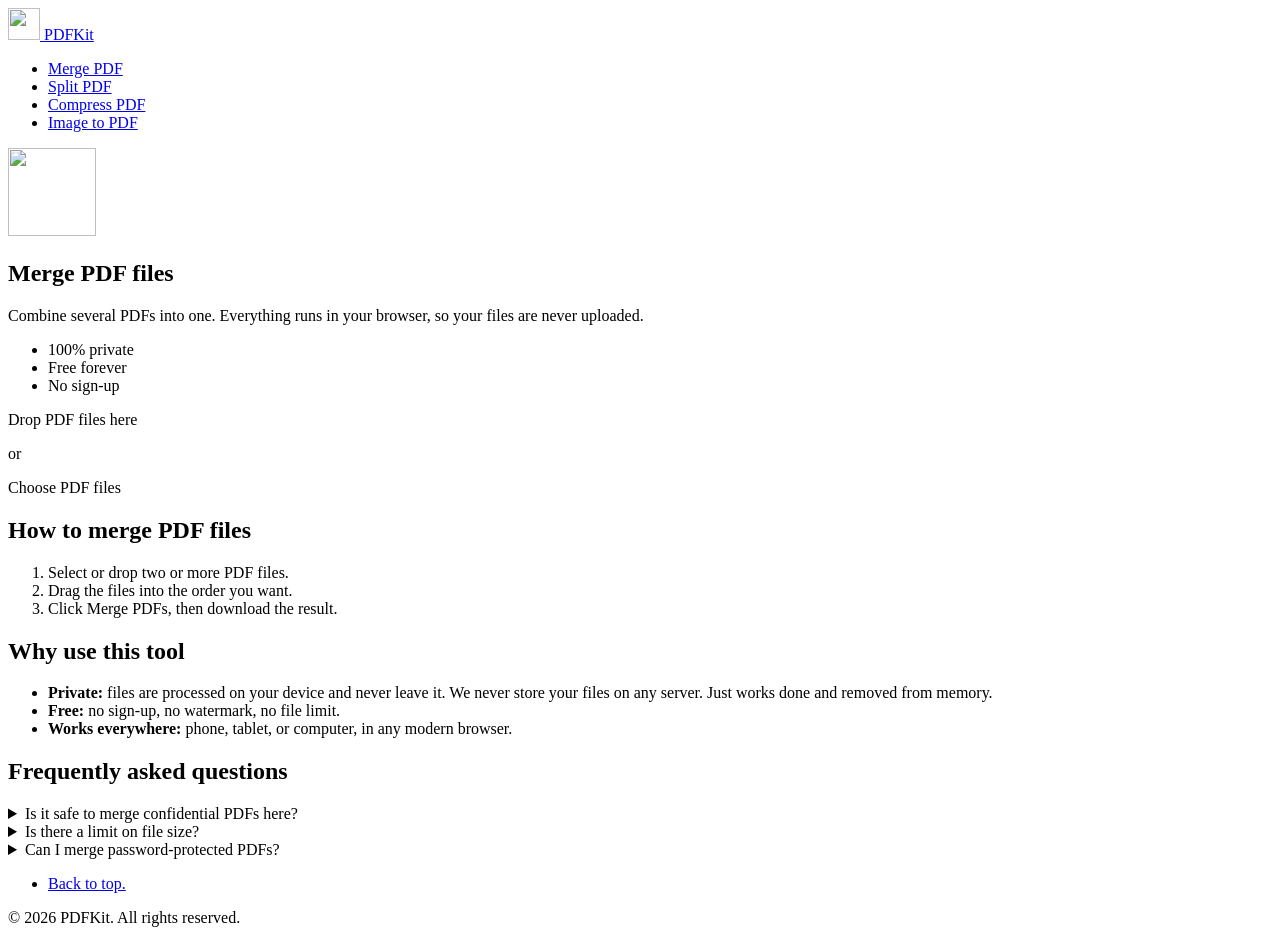
==== index.html @ d0113aa3 "Create index.html" ====
<!DOCTYPE html>
<html lang="en">
<head>
  <meta charset="UTF-8">
  <meta name="viewport" content="width=device-width, initial-scale=1">
  <title>Merge PDF Online - Free, Fast and Private</title>
  <meta name="description" content="Combine multiple PDF files into one document for free. Files stay in your browser and are never uploaded.">
  <link rel="icon" type="image/svg+xml" href="https://cdn.jsdelivr.net/gh/twitter/twemoji@14.0.0/assets/svg/1f4c4.svg">
  <link rel="stylesheet" href="style.css">
</head>
<body>

  <header class="site-header">
    <a href="index.html" class="logo"><img src="https://cdn.jsdelivr.net/gh/twitter/twemoji@14.0.0/assets/svg/1f4c4.svg" alt="" width="32" height="32"> PDFKit</a>
    <nav aria-label="Main">
      <ul>
        <li><a href="index.html" aria-current="page">Merge PDF</a></li>
        <li><a href="split-pdf.html">Split PDF</a></li>
        <li><a href="compress-pdf.html">Compress PDF</a></li>
        <li><a href="image-to-pdf.html">Image to PDF</a></li>
      </ul>
    </nav>
  </header>

  <main>

    <section class="tool" aria-labelledby="page-title">
      <img class="tool-icon" src="https://cdn.jsdelivr.net/gh/twitter/twemoji@14.0.0/assets/svg/1f4da.svg" alt="" width="88" height="88">
      <h1 id="page-title">Merge PDF files</h1>
      <p class="lead">Combine several PDFs into one. Everything runs in your browser, so your files are never uploaded.</p>
      <ul class="badges"><li>100% private</li><li>Free forever</li><li>No sign-up</li></ul>

      <div id="drop-zone" class="drop-zone" tabindex="0">
        <p class="drop-title">Drop PDF files here</p>
        <p class="drop-or">or</p>
        <label for="file-input" class="btn btn-primary">Choose PDF files</label>
        <input type="file" id="file-input" accept="application/pdf" multiple hidden>
      </div>

      <div id="file-section" class="file-section" hidden>
        <div class="file-section-head">
          <h2>Your files</h2>
          <p class="hint">Drag to reorder. The first file comes first in the merged PDF.</p>
        </div>

        <ul id="file-list" class="file-list">
        </ul>

        <div class="actions">
          <button id="add-more" class="btn btn-secondary" type="button">Add more files</button>
          <button id="clear-all" class="btn btn-secondary" type="button">Clear all</button>
          <button id="merge-btn" class="btn btn-primary" type="button" disabled>Merge PDFs</button>
        </div>
      </div>

      <p id="status" class="status" role="status" aria-live="polite"></p>

      <div id="result" class="result" hidden>
        <h2>Your merged PDF is ready</h2>
        <a id="download-link" class="btn btn-primary" download="merged.pdf" href="#">Download merged.pdf</a>
        <button id="start-over" class="btn btn-secondary" type="button">Merge more files</button>
      </div>
    </section>

    <aside class="ad-slot" aria-label="Advertisement">
    </aside>

    <section class="info">
      <h2>How to merge PDF files</h2>
      <ol>
        <li>Select or drop two or more PDF files.</li>
        <li>Drag the files into the order you want.</li>
        <li>Click Merge PDFs, then download the result.</li>
      </ol>

      <h2>Why use this tool</h2>
      <ul>
        <li><strong>Private:</strong> files are processed on your device and never leave it. We never store your files on any server. Just works done and removed from memory.</li>
        <li><strong>Free:</strong> no sign-up, no watermark, no file limit.</li>
        <li><strong>Works everywhere:</strong> phone, tablet, or computer, in any modern browser.</li>
      </ul>

      <h2>Frequently asked questions</h2>
      <details>
        <summary>Is it safe to merge confidential PDFs here?</summary>
        <p>Yes. The merge happens inside your browser, so your documents are not sent to any server.</p>
      </details>
      <details>
        <summary>Is there a limit on file size?</summary>
        <p>There is no fixed limit, but very large files depend on your device's memory.</p>
      </details>
      <details>
        <summary>Can I merge password-protected PDFs?</summary>
        <p>No. Remove the password first, then merge the files.</p>
      </details>
    </section>

  </main>

  <footer class="site-footer">
    <nav aria-label="Footer">
      <ul>
        <li><a href="#">Back to top.</a></li>
      </ul>
    </nav>
    <p>&copy; 2026 PDFKit. All rights reserved.</p>
  </footer>

  <script src="https://cdnjs.cloudflare.com/ajax/libs/pdf-lib/1.17.1/pdf-lib.min.js"></script>
  <script src="script.js"></script>

</body>
</html>
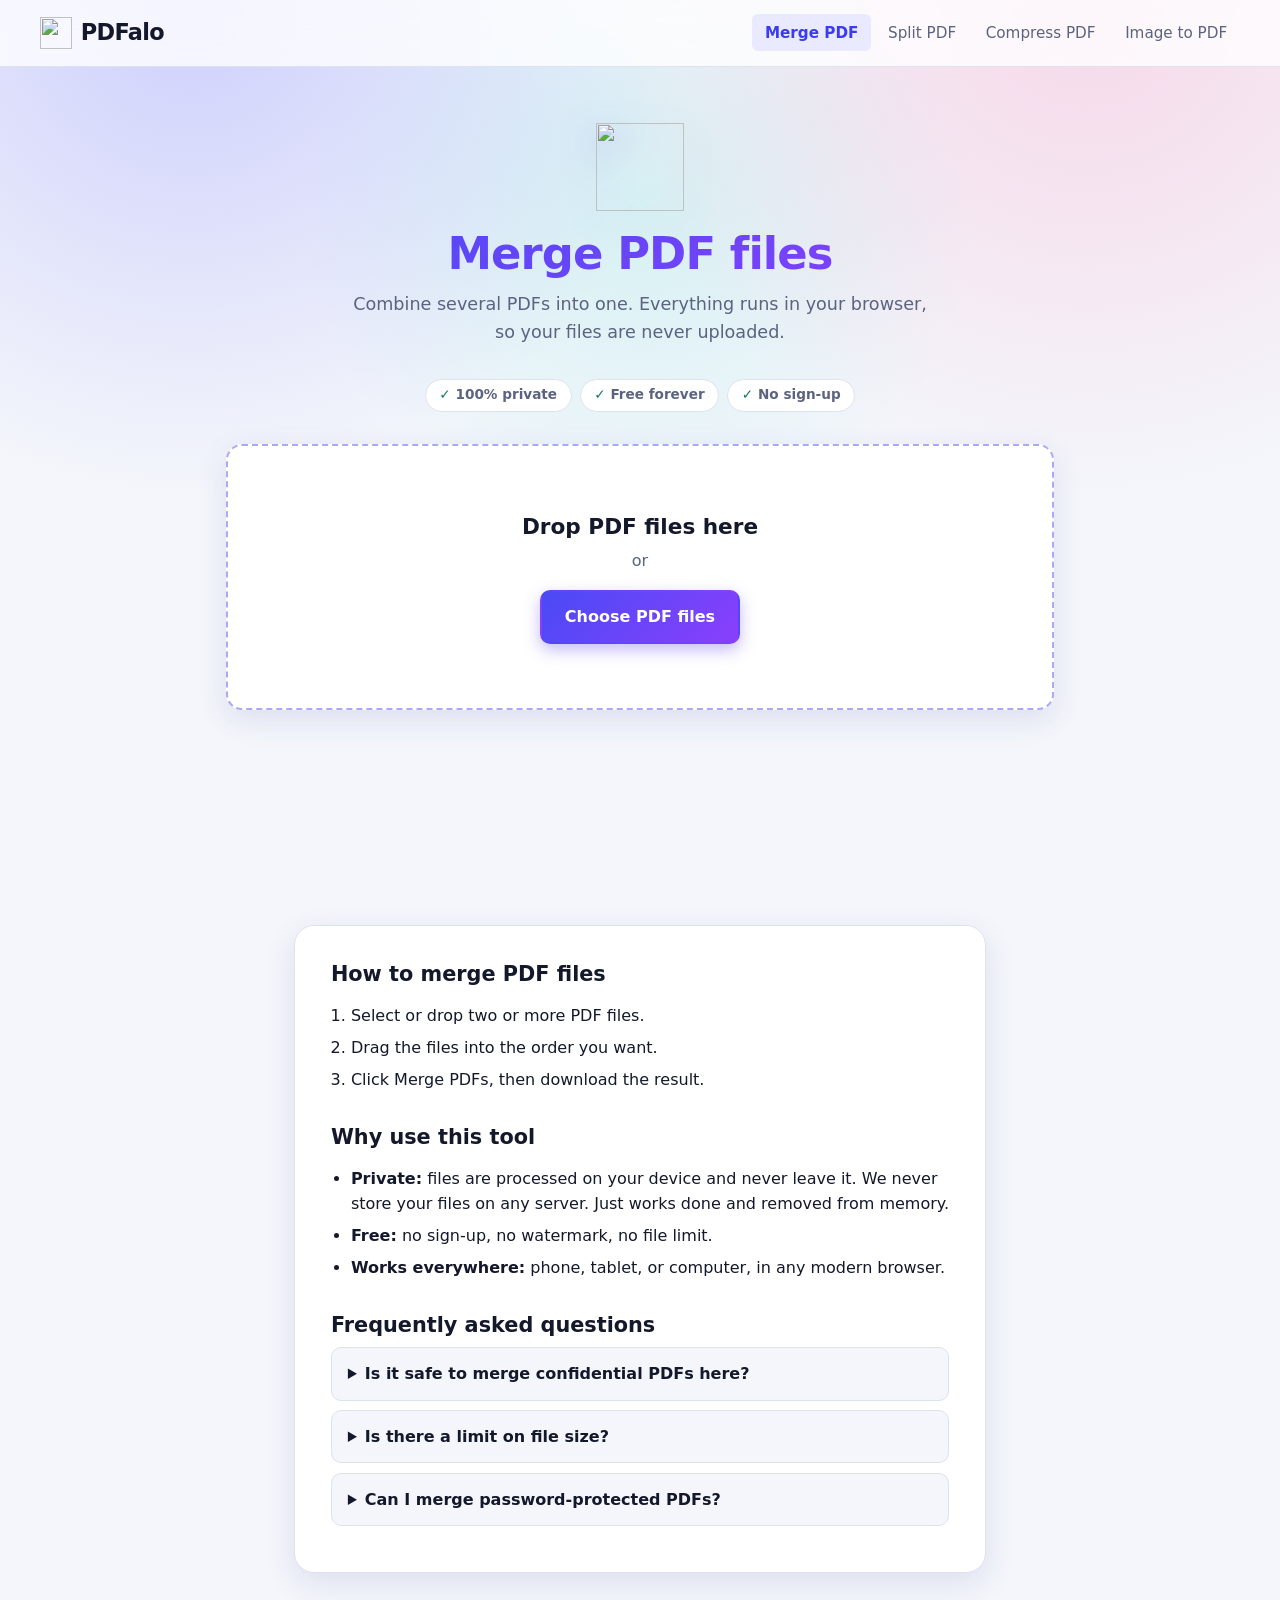
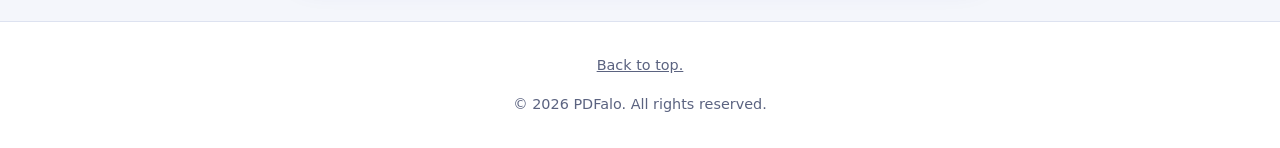
==== commit 0755f134: "Rename PDFKit to PDFalo in index.html" ====
--- a/index.html
+++ b/index.html
@@ -11,7 +11,7 @@
 <body>
 
   <header class="site-header">
-    <a href="index.html" class="logo"><img src="https://cdn.jsdelivr.net/gh/twitter/twemoji@14.0.0/assets/svg/1f4c4.svg" alt="" width="32" height="32"> PDFKit</a>
+    <a href="index.html" class="logo"><img src="https://cdn.jsdelivr.net/gh/twitter/twemoji@14.0.0/assets/svg/1f4c4.svg" alt="" width="32" height="32"> PDFalo</a>
     <nav aria-label="Main">
       <ul>
         <li><a href="index.html" aria-current="page">Merge PDF</a></li>
@@ -103,7 +103,7 @@
         <li><a href="#">Back to top.</a></li>
       </ul>
     </nav>
-    <p>&copy; 2026 PDFKit. All rights reserved.</p>
+    <p>&copy; 2026 PDFalo. All rights reserved.</p>
   </footer>
 
   <script src="https://cdnjs.cloudflare.com/ajax/libs/pdf-lib/1.17.1/pdf-lib.min.js"></script>
--- a/style.css
+++ b/style.css
@@ -0,0 +1,483 @@
+:root {
+  --bg: #f4f6fb;
+  --surface: #ffffff;
+  --text: #14182b;
+  --muted: #5b6380;
+  --line: #dde2f0;
+  --accent: #3b3bf0;
+  --accent-hover: #2929c9;
+  --accent-soft: #e9e9ff;
+  --danger: #c62839;
+  --success: #12795a;
+  --radius: 10px;
+  --font: "Segoe UI", system-ui, -apple-system, "Helvetica Neue", Arial, sans-serif;
+}
+
+@media (prefers-color-scheme: dark) {
+  :root {
+    --bg: #0f1220;
+    --surface: #181c30;
+    --text: #eef0fa;
+    --muted: #9aa2c4;
+    --line: #2a3050;
+    --accent: #7c7cff;
+    --accent-hover: #9a9aff;
+    --accent-soft: #23274a;
+    --danger: #ff7a87;
+    --success: #4fd1a5;
+  }
+}
+
+*, *::before, *::after { box-sizing: border-box; }
+
+[hidden] { display: none !important; }
+
+html { scroll-behavior: smooth; }
+
+body {
+  margin: 0;
+  font-family: var(--font);
+  font-size: 1rem;
+  line-height: 1.6;
+  color: var(--text);
+  background: var(--bg);
+}
+
+h1, h2 { line-height: 1.2; margin: 0 0 0.6rem; }
+h1 { font-size: clamp(1.9rem, 4vw, 2.8rem); font-weight: 700; letter-spacing: -0.02em; }
+h2 { font-size: 1.3rem; font-weight: 650; }
+
+p { margin: 0 0 1rem; }
+
+a { color: var(--accent); }
+a:hover { color: var(--accent-hover); }
+
+ul, ol { padding-left: 1.25rem; }
+
+:focus-visible {
+  outline: 3px solid var(--accent);
+  outline-offset: 2px;
+}
+
+.site-header {
+  display: flex;
+  align-items: center;
+  justify-content: space-between;
+  flex-wrap: wrap;
+  gap: 0.75rem 2rem;
+  padding: 0.9rem clamp(1rem, 4vw, 2.5rem);
+  background: var(--surface);
+  border-bottom: 1px solid var(--line);
+}
+
+.logo {
+  font-size: 1.4rem;
+  font-weight: 800;
+  letter-spacing: -0.03em;
+  text-decoration: none;
+  color: var(--text);
+}
+.logo:hover { color: var(--accent); }
+
+.site-header ul {
+  display: flex;
+  flex-wrap: wrap;
+  gap: 0.25rem;
+  margin: 0;
+  padding: 0;
+  list-style: none;
+}
+
+.site-header nav a {
+  display: block;
+  padding: 0.4rem 0.8rem;
+  border-radius: 6px;
+  color: var(--muted);
+  font-size: 0.95rem;
+  text-decoration: none;
+}
+.site-header nav a:hover { background: var(--accent-soft); color: var(--text); }
+.site-header nav a[aria-current="page"] {
+  background: var(--accent-soft);
+  color: var(--accent);
+  font-weight: 600;
+}
+
+main {
+  max-width: 860px;
+  margin: 0 auto;
+  padding: clamp(1.5rem, 5vw, 3.5rem) 1rem 3rem;
+}
+
+.tool { text-align: center; }
+
+.lead {
+  max-width: 52ch;
+  margin: 0 auto 2rem;
+  color: var(--muted);
+  font-size: 1.1rem;
+}
+
+.btn {
+  display: inline-block;
+  padding: 0.75rem 1.4rem;
+  border: 2px solid transparent;
+  border-radius: var(--radius);
+  font: inherit;
+  font-weight: 600;
+  text-decoration: none;
+  cursor: pointer;
+  transition: background-color 0.15s, border-color 0.15s, transform 0.1s;
+}
+.btn:active { transform: translateY(1px); }
+
+.btn-primary { background: var(--accent); color: #fff; }
+.btn-primary:hover { background: var(--accent-hover); color: #fff; }
+
+.btn-secondary {
+  background: transparent;
+  color: var(--text);
+  border-color: var(--line);
+}
+.btn-secondary:hover { border-color: var(--accent); color: var(--accent); }
+
+.btn:disabled,
+.btn[disabled] {
+  opacity: 0.45;
+  cursor: not-allowed;
+  pointer-events: none;
+}
+
+.drop-zone {
+  padding: clamp(2rem, 7vw, 4rem) 1.5rem;
+  background: var(--surface);
+  border: 2px dashed var(--line);
+  border-radius: 16px;
+  transition: border-color 0.15s, background-color 0.15s;
+}
+
+.drop-zone:hover,
+.drop-zone:focus-visible,
+.drop-zone.dragover {
+  border-color: var(--accent);
+  background: var(--accent-soft);
+}
+
+.drop-title {
+  margin-bottom: 0.25rem;
+  font-size: 1.35rem;
+  font-weight: 650;
+}
+
+.drop-or {
+  margin-bottom: 1rem;
+  color: var(--muted);
+}
+.file-section {
+  margin-top: 2rem;
+  text-align: left;
+}
+
+.file-section-head { margin-bottom: 1rem; }
+.hint { margin: 0; color: var(--muted); font-size: 0.92rem; }
+
+.file-list {
+  margin: 0 0 1.5rem;
+  padding: 0;
+  list-style: none;
+  display: grid;
+  gap: 0.6rem;
+}
+
+.file-item {
+  display: grid;
+  grid-template-columns: 1fr auto auto;
+  align-items: center;
+  gap: 0.75rem 1rem;
+  padding: 0.8rem 1rem;
+  background: var(--surface);
+  border: 1px solid var(--line);
+  border-left: 4px solid var(--accent);
+  border-radius: var(--radius);
+  cursor: grab;
+  transition: border-color 0.15s, opacity 0.15s;
+}
+.file-item:hover { border-color: var(--accent); }
+.file-item:active { cursor: grabbing; }
+
+.file-item.dragging { opacity: 0.4; }
+.file-item.drag-over { border-top: 3px solid var(--accent); }
+
+.file-name {
+  min-width: 0;
+  font-weight: 600;
+  overflow: hidden;
+  text-overflow: ellipsis;
+  white-space: nowrap;
+}
+
+.file-meta {
+  color: var(--muted);
+  font-size: 0.88rem;
+  white-space: nowrap;
+}
+
+.btn-remove {
+  padding: 0.35rem 0.7rem;
+  background: transparent;
+  border: 1px solid var(--line);
+  border-radius: 6px;
+  color: var(--danger);
+  font: inherit;
+  font-size: 0.88rem;
+  cursor: pointer;
+}
+.btn-remove:hover { border-color: var(--danger); }
+
+.actions {
+  display: flex;
+  flex-wrap: wrap;
+  gap: 0.75rem;
+}
+.actions #merge-btn { margin-left: auto; }
+
+.status {
+  min-height: 1.6rem;
+  margin: 1.25rem 0 0;
+  color: var(--muted);
+  font-weight: 500;
+}
+.status.error { color: var(--danger); }
+.status.success { color: var(--success); }
+
+.result {
+  margin-top: 1.5rem;
+  padding: 2rem 1.5rem;
+  background: var(--surface);
+  border: 1px solid var(--line);
+  border-radius: 16px;
+}
+.result .btn { margin: 0.35rem; }
+
+.ad-slot {
+  min-height: 90px;
+  margin: 2.5rem 0;
+}
+
+.info {
+  max-width: 68ch;
+  margin: 0 auto;
+}
+.info h2 { margin-top: 2rem; }
+.info li { margin-bottom: 0.4rem; }
+
+details {
+  background: var(--surface);
+  border: 1px solid var(--line);
+  border-radius: var(--radius);
+  padding: 0.8rem 1rem;
+  margin-bottom: 0.6rem;
+}
+summary { cursor: pointer; font-weight: 600; }
+details[open] summary { margin-bottom: 0.5rem; color: var(--accent); }
+details p { margin: 0; color: var(--muted); }
+
+.site-footer {
+  padding: 2rem 1rem;
+  text-align: center;
+  background: var(--surface);
+  border-top: 1px solid var(--line);
+  color: var(--muted);
+  font-size: 0.9rem;
+}
+.site-footer ul {
+  display: flex;
+  flex-wrap: wrap;
+  justify-content: center;
+  gap: 0.5rem 1.5rem;
+  margin: 0 0 1rem;
+  padding: 0;
+  list-style: none;
+}
+.site-footer a { color: var(--muted); }
+.site-footer a:hover { color: var(--accent); }
+.site-footer p { margin: 0; }
+
+@media (max-width: 560px) {
+  .file-item {
+    grid-template-columns: 1fr auto;
+  }
+  .file-meta { grid-column: 1; grid-row: 2; }
+  .btn-remove { grid-column: 2; grid-row: 1 / span 2; }
+
+  .actions .btn { flex: 1 1 100%; text-align: center; }
+  .actions #merge-btn { margin-left: 0; order: -1; }
+}
+
+@media (prefers-reduced-motion: reduce) {
+  * { transition: none !important; scroll-behavior: auto !important; }
+}
+
+.options {
+  margin: 0 0 1.5rem;
+  padding: 1rem 1.25rem;
+  background: var(--surface);
+  border: 1px solid var(--line);
+  border-radius: var(--radius);
+}
+.options legend { padding: 0 0.4rem; font-weight: 650; }
+
+.option { display: block; padding: 0.4rem 0; cursor: pointer; }
+.option input { margin-right: 0.5rem; accent-color: var(--accent); }
+
+.field { margin: 0.4rem 0 0.8rem 1.6rem; }
+.field label { display: block; margin-bottom: 0.3rem; font-size: 0.92rem; color: var(--muted); }
+.field-row { display: flex; flex-wrap: wrap; gap: 1rem; }
+.field-row .field { margin: 0; }
+
+input[type="text"], select {
+  width: 100%;
+  min-width: 12rem;
+  padding: 0.6rem 0.8rem;
+  font: inherit;
+  color: var(--text);
+  background: var(--bg);
+  border: 1px solid var(--line);
+  border-radius: 8px;
+}
+input[type="text"]:focus, select:focus { border-color: var(--accent); }
+
+.notice {
+  margin-bottom: 1.5rem;
+  padding: 0.8rem 1rem;
+  background: var(--accent-soft);
+  border-radius: var(--radius);
+  color: var(--text);
+  font-size: 0.92rem;
+}
+
+.image-item { grid-template-columns: auto 1fr auto; cursor: default; }
+.image-item:active { cursor: default; }
+.item-text { display: flex; flex-direction: column; min-width: 0; }
+.thumb { width: 52px; height: 52px; object-fit: cover; border-radius: 6px; background: var(--bg); }
+.item-actions { display: flex; gap: 0.4rem; align-items: center; }
+.btn-move {
+  width: 2.1rem; height: 2.1rem;
+  background: transparent; color: var(--text);
+  border: 1px solid var(--line); border-radius: 6px;
+  font: inherit; cursor: pointer;
+}
+.btn-move:hover:not(:disabled) { border-color: var(--accent); color: var(--accent); }
+.btn-move:disabled { opacity: 0.35; cursor: not-allowed; }
+
+@media (max-width: 560px) {
+  .image-item { grid-template-columns: auto 1fr; }
+  .image-item .item-actions { grid-column: 1 / -1; justify-content: flex-end; }
+  .image-item .btn-remove { grid-column: auto; grid-row: auto; }
+  .field { margin-left: 0; }
+}
+
+:root {
+  --glass: rgba(255, 255, 255, 0.78);
+  --grad: linear-gradient(135deg, #4a4af5, #8a3ffc);
+  --shadow: 0 10px 30px rgba(60, 60, 160, 0.12);
+}
+@media (prefers-color-scheme: dark) {
+  :root {
+    --glass: rgba(24, 28, 48, 0.78);
+    --shadow: 0 10px 30px rgba(0, 0, 0, 0.35);
+  }
+}
+
+body {
+  background:
+    radial-gradient(circle at 15% 0%, rgba(91, 91, 255, 0.25), transparent 40%),
+    radial-gradient(circle at 85% 0%, rgba(255, 95, 162, 0.2), transparent 40%),
+    radial-gradient(circle at 50% 35%, rgba(34, 211, 197, 0.14), transparent 45%),
+    var(--bg);
+  background-repeat: no-repeat;
+  background-size: 100% 600px, 100% 600px, 100% 600px, auto;
+}
+
+.site-header {
+  position: sticky;
+  top: 0;
+  z-index: 10;
+  background: var(--glass);
+  -webkit-backdrop-filter: blur(12px);
+  backdrop-filter: blur(12px);
+}
+.logo { display: inline-flex; align-items: center; gap: 0.55rem; }
+.logo img { display: block; width: 32px; height: 32px; }
+
+.tool-icon {
+  display: block;
+  width: 88px;
+  height: 88px;
+  margin: 0 auto 1rem;
+  filter: drop-shadow(0 10px 18px rgba(80, 60, 200, 0.35));
+  animation: floaty 4s ease-in-out infinite;
+}
+@keyframes floaty {
+  0%, 100% { transform: translateY(0); }
+  50% { transform: translateY(-6px); }
+}
+
+.tool h1 {
+  background: var(--grad);
+  -webkit-background-clip: text;
+  background-clip: text;
+  -webkit-text-fill-color: transparent;
+  color: var(--accent);
+}
+
+.badges {
+  display: flex;
+  flex-wrap: wrap;
+  justify-content: center;
+  gap: 0.5rem;
+  margin: 0 0 2rem;
+  padding: 0;
+  list-style: none;
+}
+.badges li {
+  padding: 0.3rem 0.85rem;
+  background: var(--surface);
+  border: 1px solid var(--line);
+  border-radius: 999px;
+  font-size: 0.85rem;
+  font-weight: 600;
+  color: var(--muted);
+}
+.badges li::before { content: "✓ "; color: var(--success); }
+
+.btn-primary {
+  background: var(--grad);
+  color: #fff;
+  box-shadow: 0 6px 16px rgba(90, 60, 230, 0.35);
+}
+.btn-primary:hover { background: var(--grad); color: #fff; filter: brightness(1.1); }
+
+.drop-zone {
+  border-color: #a9a9f5;
+  background: var(--surface);
+  box-shadow: var(--shadow);
+}
+.drop-zone:hover, .drop-zone:focus-visible, .drop-zone.dragover {
+  background: var(--accent-soft);
+}
+.options, .result, details, .file-item { box-shadow: var(--shadow); }
+
+.info {
+  padding: clamp(1.25rem, 4vw, 2.25rem);
+  background: var(--surface);
+  border: 1px solid var(--line);
+  border-radius: 20px;
+  box-shadow: var(--shadow);
+}
+.info h2:first-child { margin-top: 0; }
+details { background: var(--bg); box-shadow: none; }
+
+@media (prefers-reduced-motion: reduce) {
+  .tool-icon { animation: none; }
+}
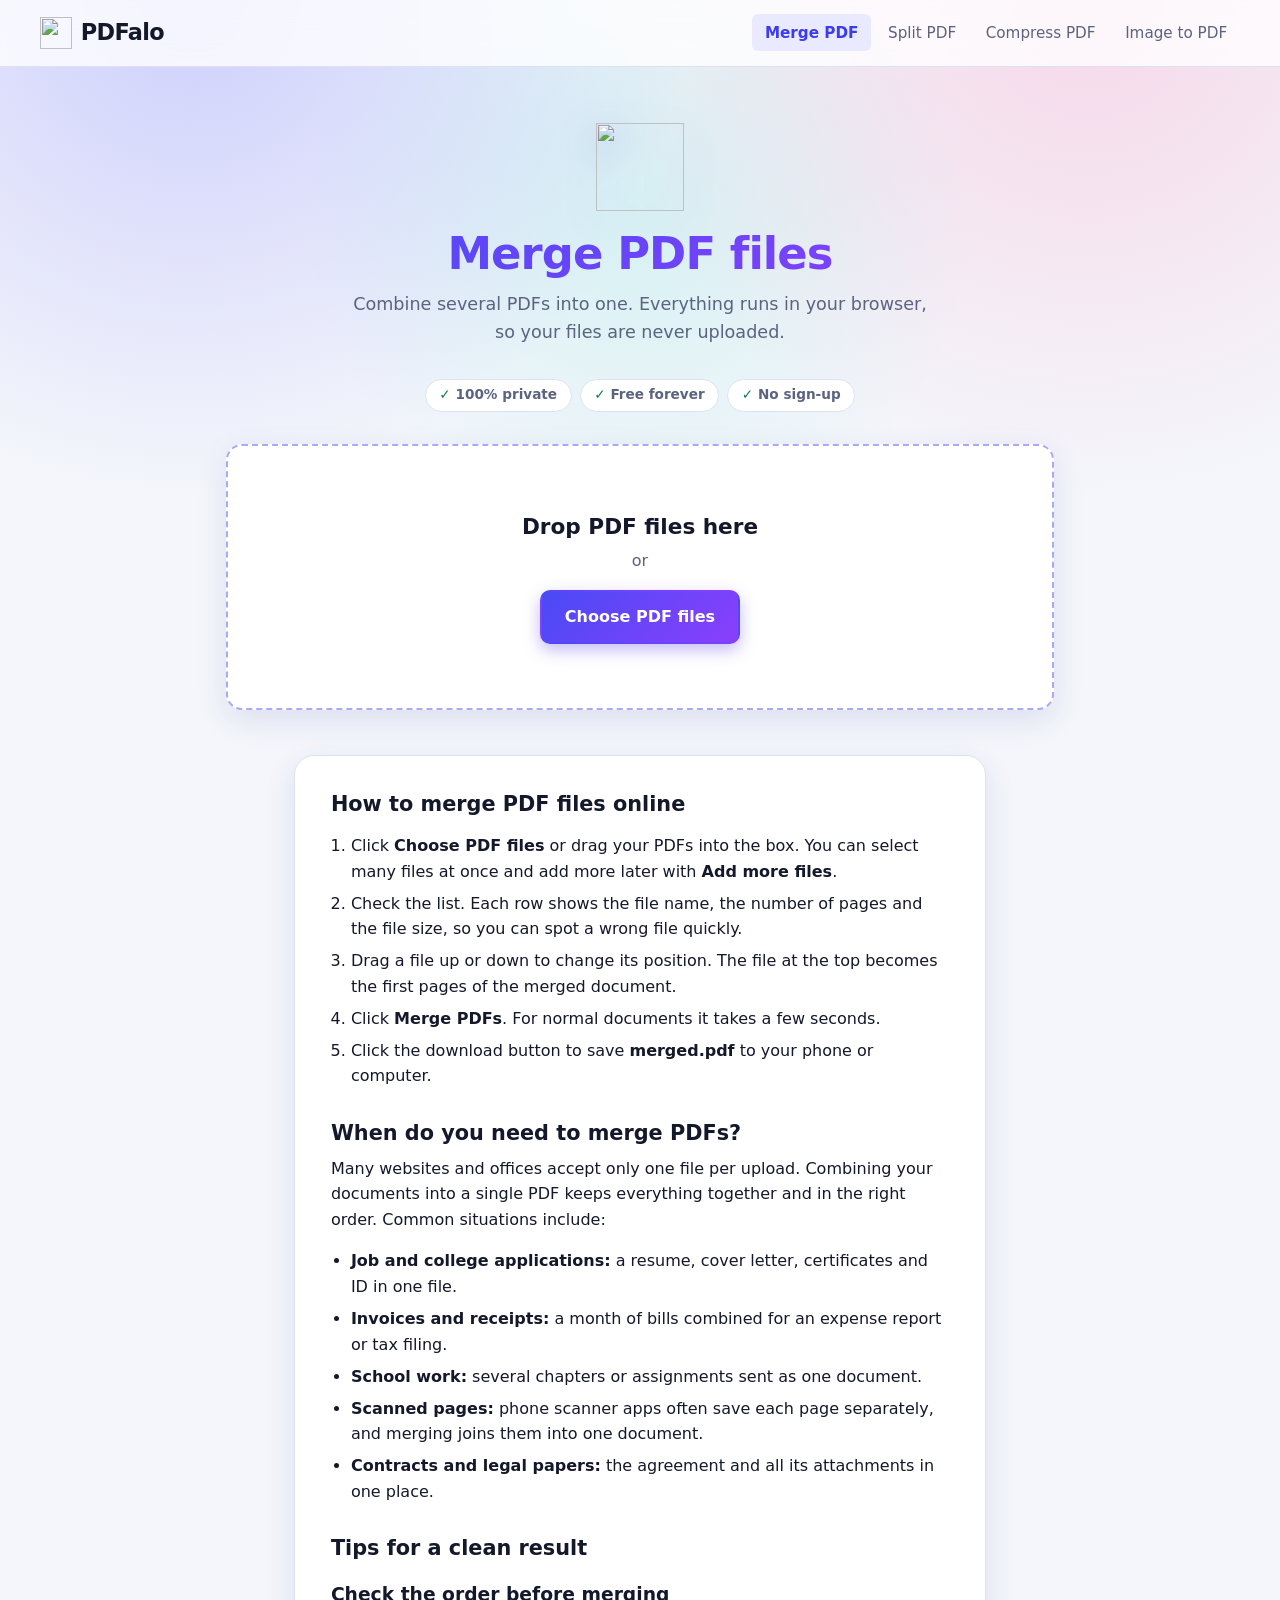
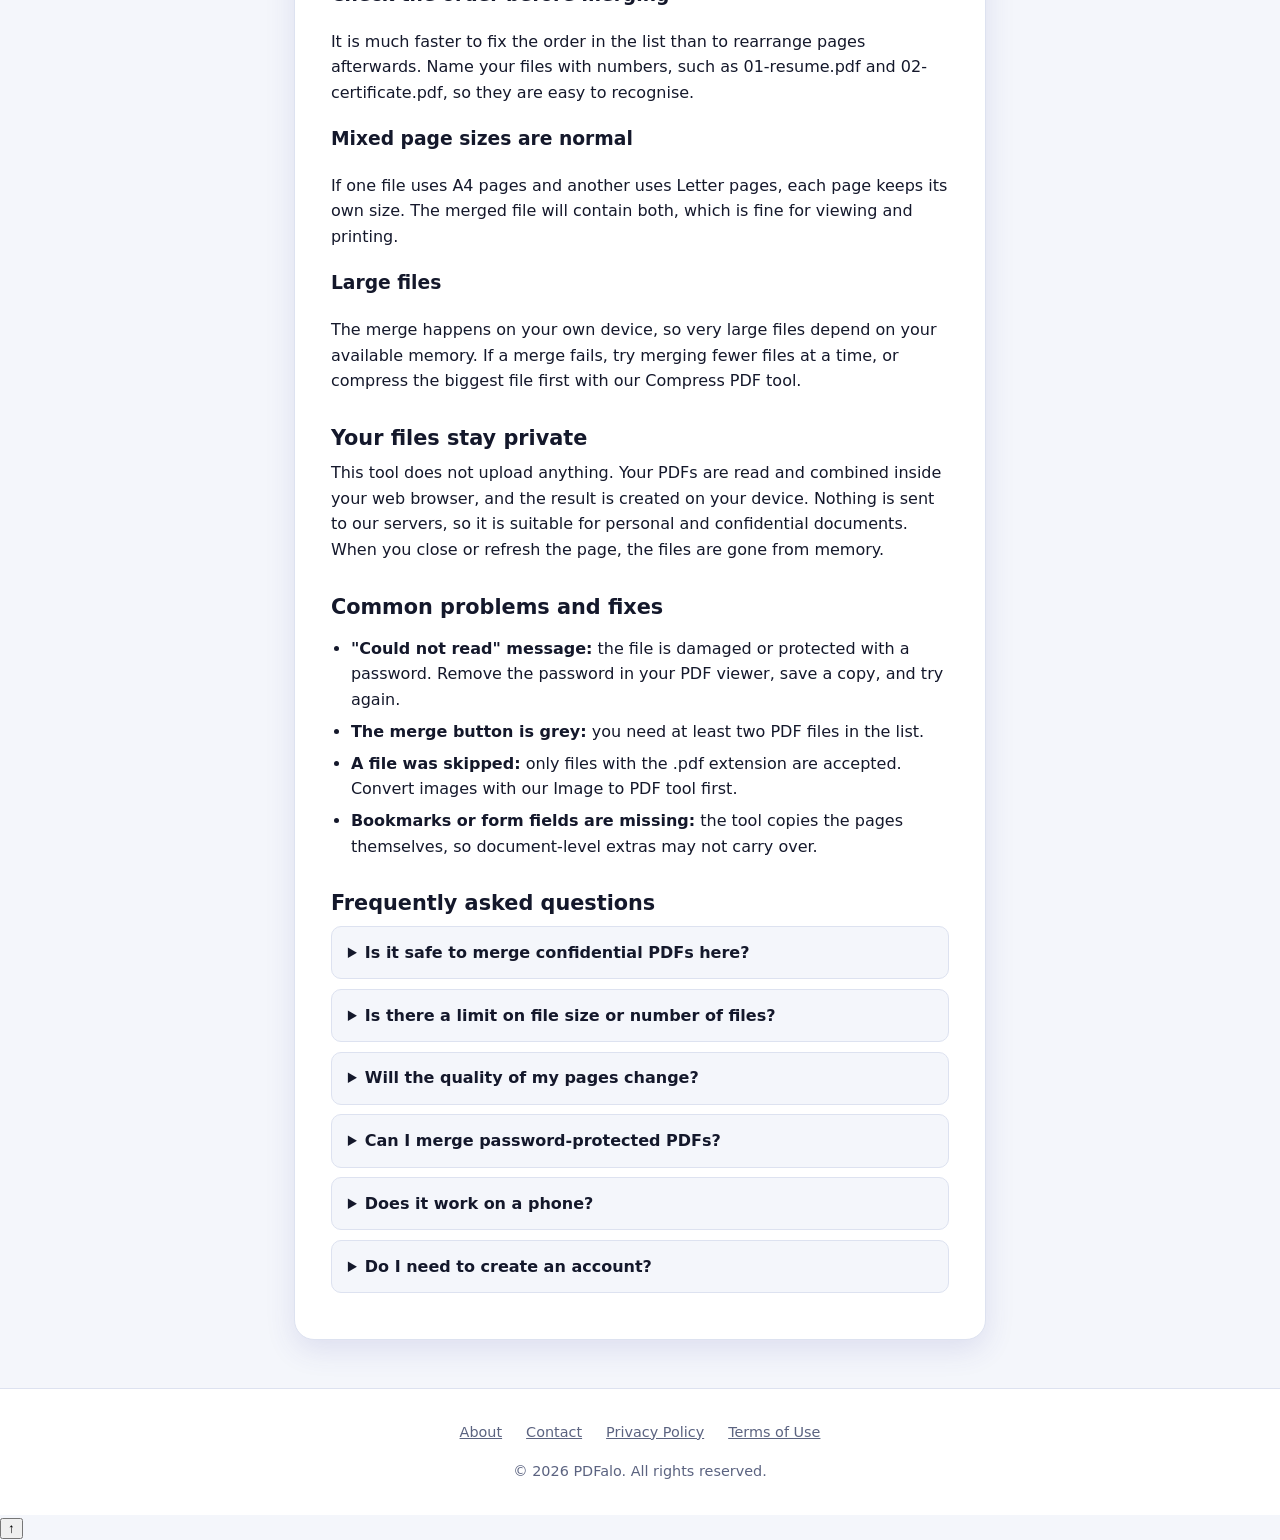
==== commit 4a1399d9: "Update index.html" ====
--- a/index.html
+++ b/index.html
@@ -7,6 +7,8 @@
   <meta name="description" content="Combine multiple PDF files into one document for free. Files stay in your browser and are never uploaded.">
   <link rel="icon" type="image/svg+xml" href="https://cdn.jsdelivr.net/gh/twitter/twemoji@14.0.0/assets/svg/1f4c4.svg">
   <link rel="stylesheet" href="style.css">
+  <script async src="https://pagead2.googlesyndication.com/pagead/js/adsbygoogle.js?client=ca-pub-9622872489807015"
+     crossorigin="anonymous"></script>
 </head>
 <body>
 
@@ -43,8 +45,7 @@
           <p class="hint">Drag to reorder. The first file comes first in the merged PDF.</p>
         </div>
 
-        <ul id="file-list" class="file-list">
-        </ul>
+        <ul id="file-list" class="file-list"></ul>
 
         <div class="actions">
           <button id="add-more" class="btn btn-secondary" type="button">Add more files</button>
@@ -62,36 +63,69 @@
       </div>
     </section>
 
-    <aside class="ad-slot" aria-label="Advertisement">
-    </aside>
-
     <section class="info">
-      <h2>How to merge PDF files</h2>
+      <h2>How to merge PDF files online</h2>
       <ol>
-        <li>Select or drop two or more PDF files.</li>
-        <li>Drag the files into the order you want.</li>
-        <li>Click Merge PDFs, then download the result.</li>
+        <li>Click <strong>Choose PDF files</strong> or drag your PDFs into the box. You can select many files at once and add more later with <strong>Add more files</strong>.</li>
+        <li>Check the list. Each row shows the file name, the number of pages and the file size, so you can spot a wrong file quickly.</li>
+        <li>Drag a file up or down to change its position. The file at the top becomes the first pages of the merged document.</li>
+        <li>Click <strong>Merge PDFs</strong>. For normal documents it takes a few seconds.</li>
+        <li>Click the download button to save <strong>merged.pdf</strong> to your phone or computer.</li>
       </ol>
 
-      <h2>Why use this tool</h2>
+      <h2>When do you need to merge PDFs?</h2>
+      <p>Many websites and offices accept only one file per upload. Combining your documents into a single PDF keeps everything together and in the right order. Common situations include:</p>
       <ul>
-        <li><strong>Private:</strong> files are processed on your device and never leave it. We never store your files on any server. Just works done and removed from memory.</li>
-        <li><strong>Free:</strong> no sign-up, no watermark, no file limit.</li>
-        <li><strong>Works everywhere:</strong> phone, tablet, or computer, in any modern browser.</li>
+        <li><strong>Job and college applications:</strong> a resume, cover letter, certificates and ID in one file.</li>
+        <li><strong>Invoices and receipts:</strong> a month of bills combined for an expense report or tax filing.</li>
+        <li><strong>School work:</strong> several chapters or assignments sent as one document.</li>
+        <li><strong>Scanned pages:</strong> phone scanner apps often save each page separately, and merging joins them into one document.</li>
+        <li><strong>Contracts and legal papers:</strong> the agreement and all its attachments in one place.</li>
+      </ul>
+
+      <h2>Tips for a clean result</h2>
+      <h3>Check the order before merging</h3>
+      <p>It is much faster to fix the order in the list than to rearrange pages afterwards. Name your files with numbers, such as 01-resume.pdf and 02-certificate.pdf, so they are easy to recognise.</p>
+      <h3>Mixed page sizes are normal</h3>
+      <p>If one file uses A4 pages and another uses Letter pages, each page keeps its own size. The merged file will contain both, which is fine for viewing and printing.</p>
+      <h3>Large files</h3>
+      <p>The merge happens on your own device, so very large files depend on your available memory. If a merge fails, try merging fewer files at a time, or compress the biggest file first with our Compress PDF tool.</p>
+
+      <h2>Your files stay private</h2>
+      <p>This tool does not upload anything. Your PDFs are read and combined inside your web browser, and the result is created on your device. Nothing is sent to our servers, so it is suitable for personal and confidential documents. When you close or refresh the page, the files are gone from memory.</p>
+
+      <h2>Common problems and fixes</h2>
+      <ul>
+        <li><strong>"Could not read" message:</strong> the file is damaged or protected with a password. Remove the password in your PDF viewer, save a copy, and try again.</li>
+        <li><strong>The merge button is grey:</strong> you need at least two PDF files in the list.</li>
+        <li><strong>A file was skipped:</strong> only files with the .pdf extension are accepted. Convert images with our Image to PDF tool first.</li>
+        <li><strong>Bookmarks or form fields are missing:</strong> the tool copies the pages themselves, so document-level extras may not carry over.</li>
       </ul>
 
       <h2>Frequently asked questions</h2>
       <details>
         <summary>Is it safe to merge confidential PDFs here?</summary>
-        <p>Yes. The merge happens inside your browser, so your documents are not sent to any server.</p>
+        <p>Yes. The merge happens inside your browser, so your documents are never sent to a server.</p>
       </details>
       <details>
-        <summary>Is there a limit on file size?</summary>
-        <p>There is no fixed limit, but very large files depend on your device's memory.</p>
+        <summary>Is there a limit on file size or number of files?</summary>
+        <p>There is no fixed limit. Very large files depend on your device's memory, so merge in smaller groups if you see an error.</p>
+      </details>
+      <details>
+        <summary>Will the quality of my pages change?</summary>
+        <p>No. Pages are copied as they are, so text stays sharp and selectable and images are not re-compressed.</p>
       </details>
       <details>
         <summary>Can I merge password-protected PDFs?</summary>
         <p>No. Remove the password first, then merge the files.</p>
+      </details>
+      <details>
+        <summary>Does it work on a phone?</summary>
+        <p>Yes. It works in modern mobile browsers. Reordering by dragging can be awkward on small screens, so choose the files in the order you want.</p>
+      </details>
+      <details>
+        <summary>Do I need to create an account?</summary>
+        <p>No. There is no sign-up, no watermark and no fee.</p>
       </details>
     </section>
 
@@ -100,7 +134,10 @@
   <footer class="site-footer">
     <nav aria-label="Footer">
       <ul>
-        <li><a href="#">Back to top.</a></li>
+        <li><a href="about.html">About</a></li>
+        <li><a href="contact.html">Contact</a></li>
+        <li><a href="privacy.html">Privacy Policy</a></li>
+        <li><a href="terms.html">Terms of Use</a></li>
       </ul>
     </nav>
     <p>&copy; 2026 PDFalo. All rights reserved.</p>
@@ -109,5 +146,6 @@
   <script src="https://cdnjs.cloudflare.com/ajax/libs/pdf-lib/1.17.1/pdf-lib.min.js"></script>
   <script src="script.js"></script>
 
+  <script src="back-to-top.js"></script>
 </body>
 </html>
